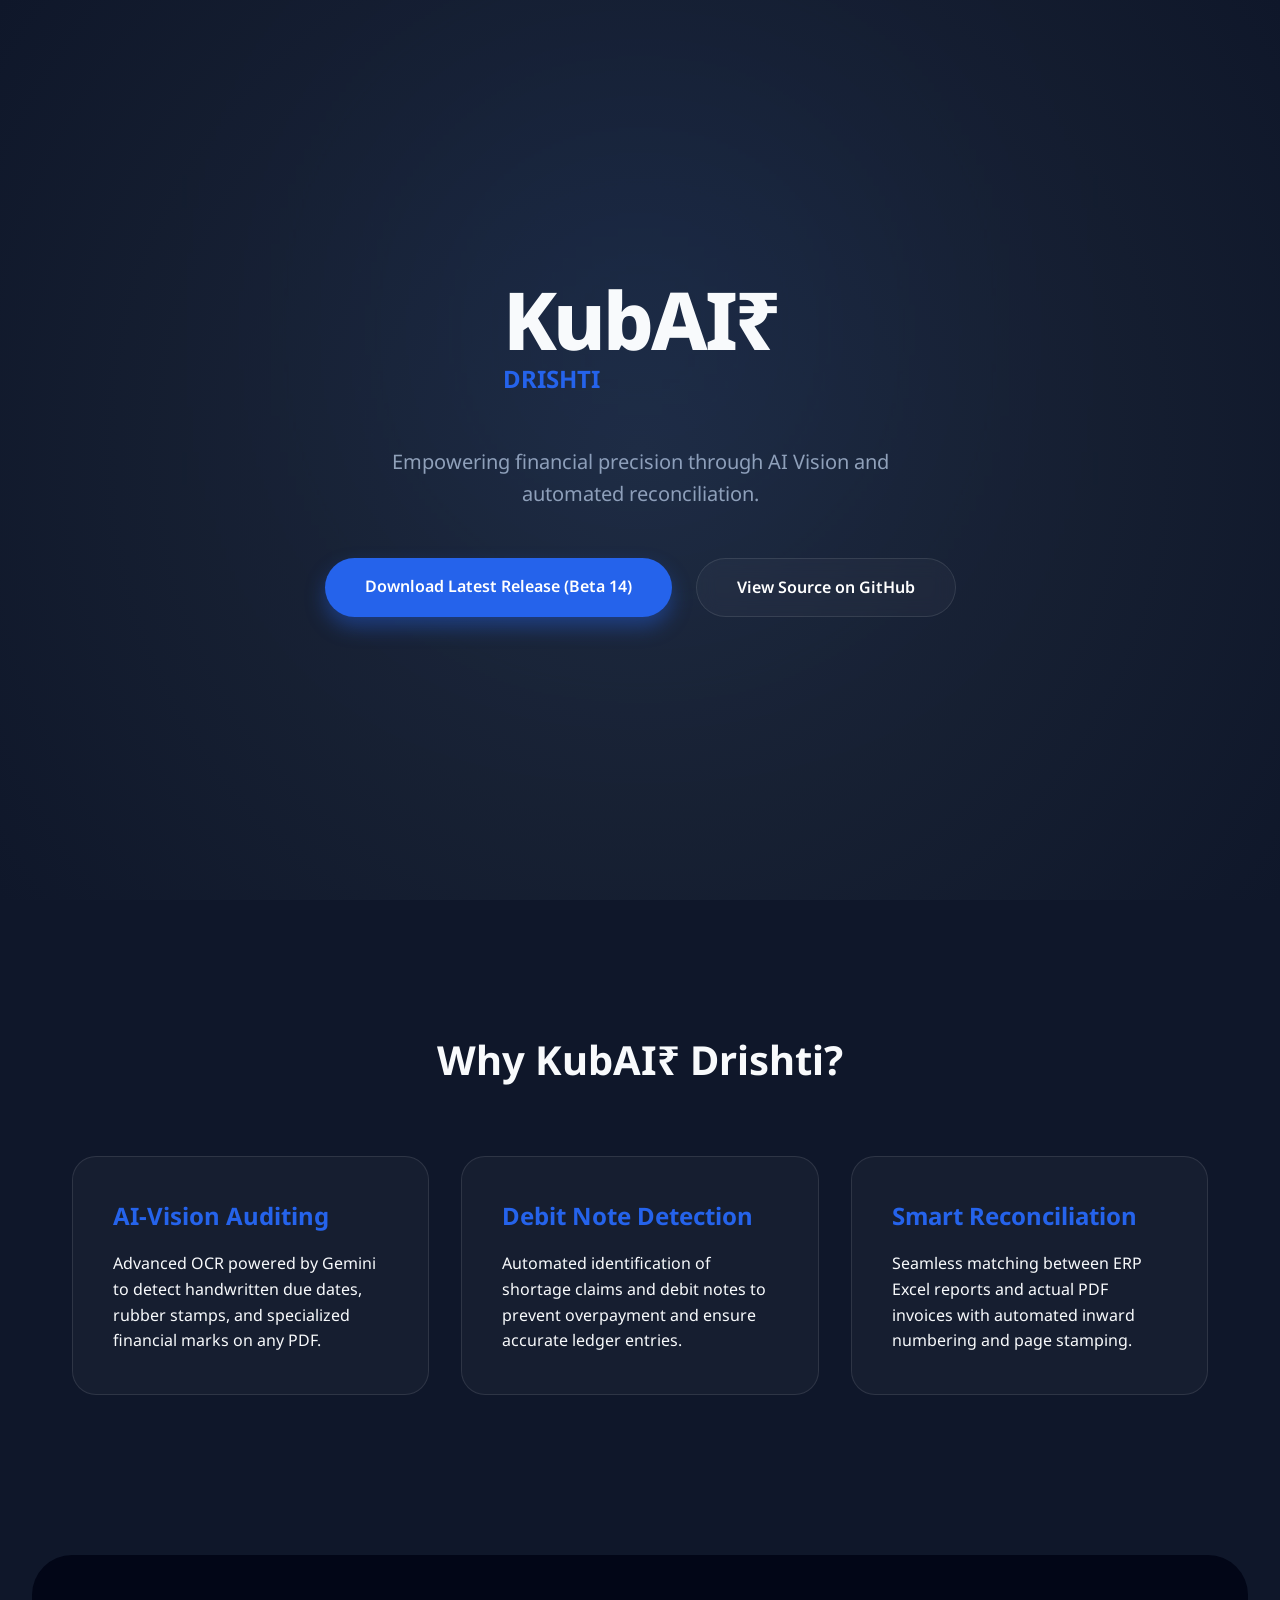
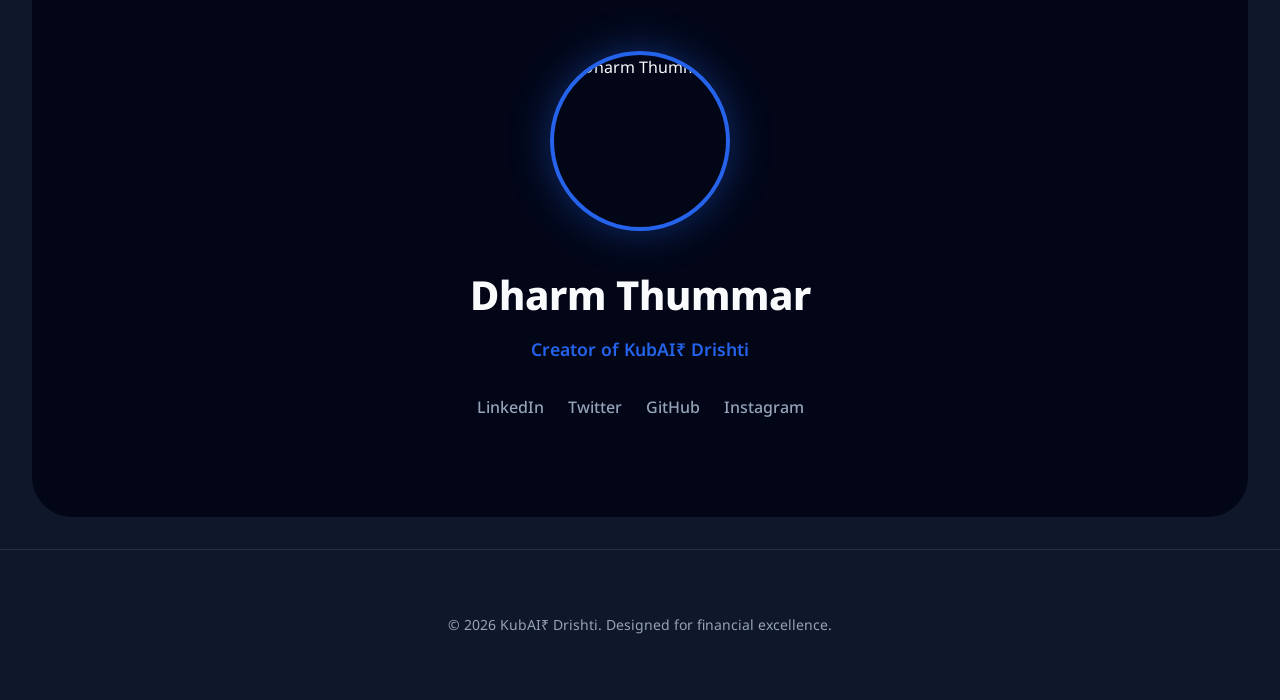
==== index.html @ 78fbb8d9 "Added premium landing page and GitHub deployment link in-app" ====
<!DOCTYPE html>
<html lang="en">
<head>
    <meta charset="UTF-8">
    <meta name="viewport" content="width=device-width, initial-scale=1.0">
    <title>KubAI₹ Drishti | Next-Gen Finance Automation</title>
    <link rel="preconnect" href="https://fonts.googleapis.com">
    <link rel="preconnect" href="https://fonts.gstatic.com" crossorigin>
    <link href="https://fonts.googleapis.com/css2?family=Noto+Sans:wght@300;400;600;700;800&display=swap" rel="stylesheet">
    <style>
        :root {
            --primary: #2563eb;
            --primary-glow: rgba(37, 99, 235, 0.4);
            --bg-dark: #0f172a;
            --text-light: #f8fafc;
            --text-muted: #94a3b8;
            --glass: rgba(255, 255, 255, 0.03);
            --border: rgba(255, 255, 255, 0.1);
        }

        * {
            margin: 0;
            padding: 0;
            box-sizing: border-box;
            font-family: 'Noto Sans', sans-serif;
        }

        body {
            background: var(--bg-dark);
            color: var(--text-light);
            overflow-x: hidden;
            line-height: 1.6;
        }

        /* Hero Section */
        .hero {
            height: 100vh;
            display: flex;
            flex-direction: column;
            justify-content: center;
            align-items: center;
            text-align: center;
            background: radial-gradient(circle at center, #1e293b 0%, #0f172a 100%);
            padding: 2rem;
            position: relative;
        }

        .hero::before {
            content: "";
            position: absolute;
            top: 20%;
            left: 50%;
            transform: translateX(-50%);
            width: 300px;
            height: 300px;
            background: var(--primary);
            filter: blur(150px);
            opacity: 0.2;
            z-index: 0;
        }

        .brand-stack {
            display: inline-flex;
            flex-direction: column;
            align-items: flex-start;
            margin-bottom: 2rem;
            z-index: 1;
        }

        .brand-title {
            font-size: 5rem;
            font-weight: 800;
            line-height: 0.9;
            letter-spacing: -0.04em;
            margin: 0;
        }

        .brand-subtitle-wrapper {
            width: 100%;
            text-align: justify;
            text-align-last: justify;
            margin-top: 5px;
        }

        .brand-subtitle {
            font-size: 1.5rem;
            font-weight: 700;
            color: var(--primary);
            display: block;
        }

        .tagline {
            font-size: 1.25rem;
            color: var(--text-muted);
            margin-top: 1rem;
            max-width: 600px;
        }

        .cta-group {
            margin-top: 3rem;
            display: flex;
            gap: 1.5rem;
            z-index: 1;
        }

        .btn {
            padding: 1rem 2.5rem;
            border-radius: 999px;
            text-decoration: none;
            font-weight: 600;
            transition: all 0.3s ease;
            font-size: 1rem;
        }

        .btn-primary {
            background: var(--primary);
            color: white;
            box-shadow: 0 10px 20px var(--primary-glow);
        }

        .btn-primary:hover {
            transform: translateY(-3px);
            box-shadow: 0 15px 30px var(--primary-glow);
        }

        .btn-outline {
            border: 1px solid var(--border);
            color: white;
            background: var(--glass);
            backdrop-filter: blur(10px);
        }

        .btn-outline:hover {
            background: rgba(255, 255, 255, 0.1);
        }

        /* Use Cases */
        .section {
            padding: 8rem 2rem;
            max-width: 1200px;
            margin: 0 auto;
        }

        .section-title {
            font-size: 2.5rem;
            font-weight: 700;
            text-align: center;
            margin-bottom: 4rem;
        }

        .grid {
            display: grid;
            grid-template-columns: repeat(auto-fit, minmax(300px, 1fr));
            gap: 2rem;
        }

        .card {
            background: var(--glass);
            border: 1px solid var(--border);
            padding: 2.5rem;
            border-radius: 24px;
            transition: transform 0.3s ease;
        }

        .card:hover {
            transform: translateY(-10px);
            background: rgba(255, 255, 255, 0.05);
        }

        .card h3 {
            font-size: 1.5rem;
            margin-bottom: 1rem;
            color: var(--primary);
        }

        /* Profile Section */
        .profile-section {
            background: #020617;
            padding: 6rem 2rem;
            border-radius: 40px;
            margin: 2rem;
            display: flex;
            flex-direction: column;
            align-items: center;
            text-align: center;
        }

        .profile-img {
            width: 180px;
            height: 180px;
            border-radius: 50%;
            object-fit: cover;
            border: 4px solid var(--primary);
            box-shadow: 0 0 40px var(--primary-glow);
            margin-bottom: 2rem;
        }

        .profile-name {
            font-size: 2.5rem;
            font-weight: 800;
            margin-bottom: 0.5rem;
        }

        .profile-role {
            color: var(--primary);
            font-weight: 600;
            font-size: 1.1rem;
            margin-bottom: 2rem;
        }

        .social-links {
            display: flex;
            gap: 1.5rem;
        }

        .social-icon {
            color: var(--text-muted);
            text-decoration: none;
            font-weight: 500;
            transition: color 0.3s;
            display: flex;
            align-items: center;
            gap: 0.5rem;
        }

        .social-icon:hover {
            color: white;
        }

        footer {
            padding: 4rem 2rem;
            text-align: center;
            color: var(--text-muted);
            font-size: 0.875rem;
            border-top: 1px solid var(--border);
        }

        @media (max-width: 768px) {
            .brand-title { font-size: 3rem; }
            .brand-subtitle { font-size: 1rem; }
            .btn { width: 100%; text-align: center; }
            .cta-group { flex-direction: column; }
        }
    </style>
</head>
<body>

    <section class="hero">
        <div class="brand-stack">
            <h1 class="brand-title">KubAI₹</h1>
            <div class="brand-subtitle-wrapper">
                <span class="brand-subtitle">DRISHTI</span>
            </div>
        </div>
        <p class="tagline">Empowering financial precision through AI Vision and automated reconciliation.</p>
        
        <div class="cta-group">
            <a href="https://github.com/Dharmthummar/KubAIr-Drishti/releases/download/v1.0.0-beta/KubAIr_Drishti_beta14.zip" class="btn btn-primary">
                Download Latest Release (Beta 14)
            </a>
            <a href="https://github.com/Dharmthummar/KubAIr-Drishti" class="btn btn-outline">
                View Source on GitHub
            </a>
        </div>
    </section>

    <section class="section">
        <h2 class="section-title">Why KubAI₹ Drishti?</h2>
        <div class="grid">
            <div class="card">
                <h3>AI-Vision Auditing</h3>
                <p>Advanced OCR powered by Gemini to detect handwritten due dates, rubber stamps, and specialized financial marks on any PDF.</p>
            </div>
            <div class="card">
                <h3>Debit Note Detection</h3>
                <p>Automated identification of shortage claims and debit notes to prevent overpayment and ensure accurate ledger entries.</p>
            </div>
            <div class="card">
                <h3>Smart Reconciliation</h3>
                <p>Seamless matching between ERP Excel reports and actual PDF invoices with automated inward numbering and page stamping.</p>
            </div>
        </div>
    </section>

    <section class="profile-section">
        <img src="https://media.licdn.com/dms/image/v2/D4D03AQF3L-abvCLm8w/profile-displayphoto-shrink_800_800/B4DZeTAGjRHkAg-/0/1750517968068?e=1779321600&v=beta&t=JBLIM2T-dZQCX7-_bPlIXUu0RwxGLDJTICZgyN9mAJ4" alt="Dharm Thummar" class="profile-img">
        <h2 class="profile-name">Dharm Thummar</h2>
        <p class="profile-role">Creator of KubAI₹ Drishti</p>
        
        <div class="social-links">
            <a href="https://linkedin.com/in/dharmthummar" class="social-icon" target="_blank">LinkedIn</a>
            <a href="https://twitter.com/dharmthummar" class="social-icon" target="_blank">Twitter</a>
            <a href="https://github.com/dharmthummar" class="social-icon" target="_blank">GitHub</a>
            <a href="https://instagram.com/dharm_1602" class="social-icon" target="_blank">Instagram</a>
        </div>
    </section>

    <footer>
        &copy; 2026 KubAI₹ Drishti. Designed for financial excellence.
    </footer>

</body>
</html>
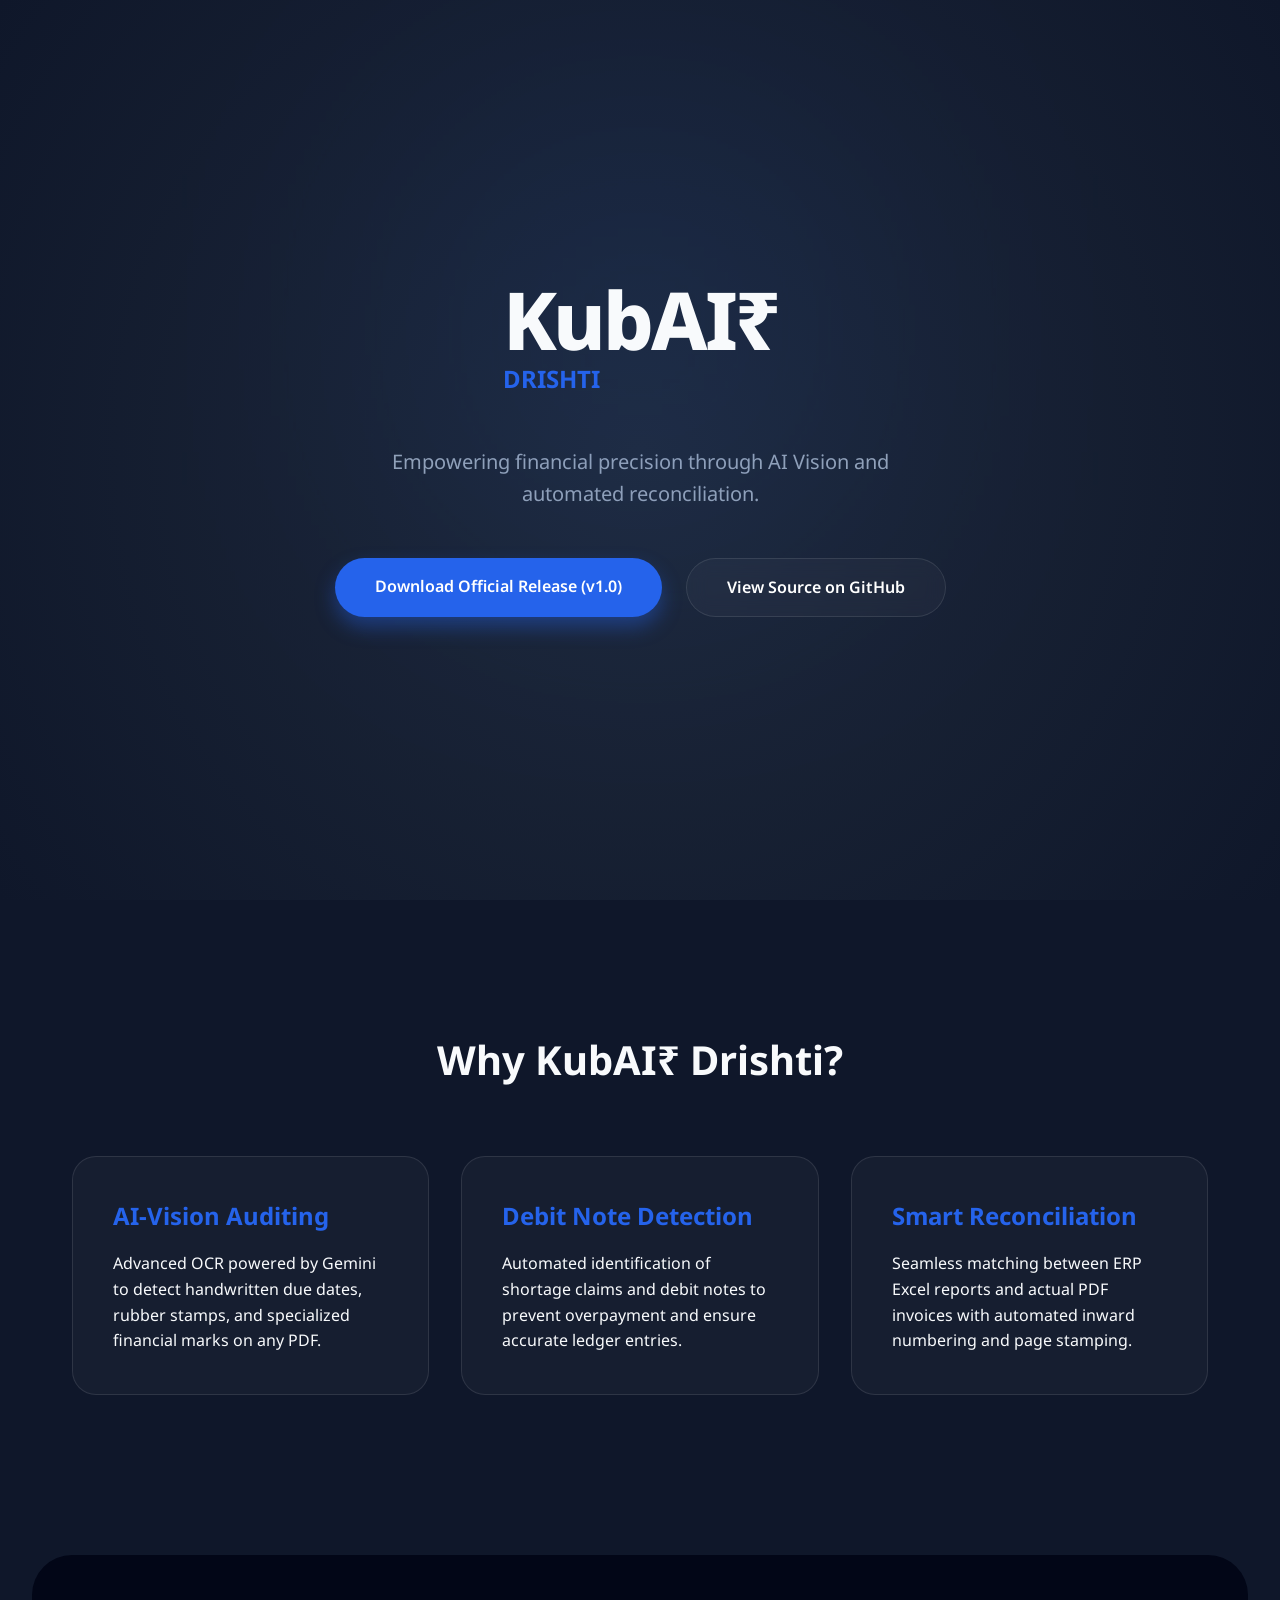
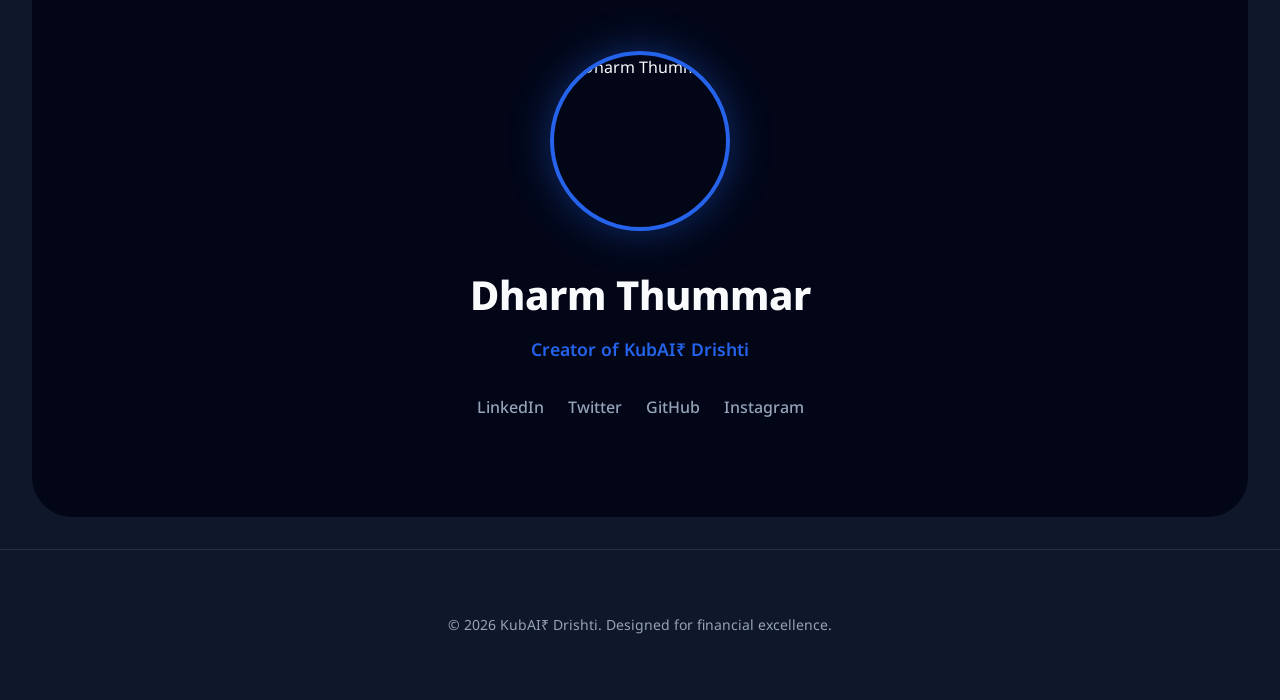
==== commit 35be3355: "Updated landing page with official v1.0 download link" ====
--- a/index.html
+++ b/index.html
@@ -255,8 +255,8 @@
         <p class="tagline">Empowering financial precision through AI Vision and automated reconciliation.</p>
         
         <div class="cta-group">
-            <a href="https://github.com/Dharmthummar/KubAIr-Drishti/releases/download/v1.0.0-beta/KubAIr_Drishti_beta14.zip" class="btn btn-primary">
-                Download Latest Release (Beta 14)
+            <a href="https://github.com/Dharmthummar/KubAIr-Drishti/releases/download/KubAIr_Drishti_v1.0_Final/KubAIr_Drishti_v1.0_Final.zip" class="btn btn-primary">
+                Download Official Release (v1.0)
             </a>
             <a href="https://github.com/Dharmthummar/KubAIr-Drishti" class="btn btn-outline">
                 View Source on GitHub
